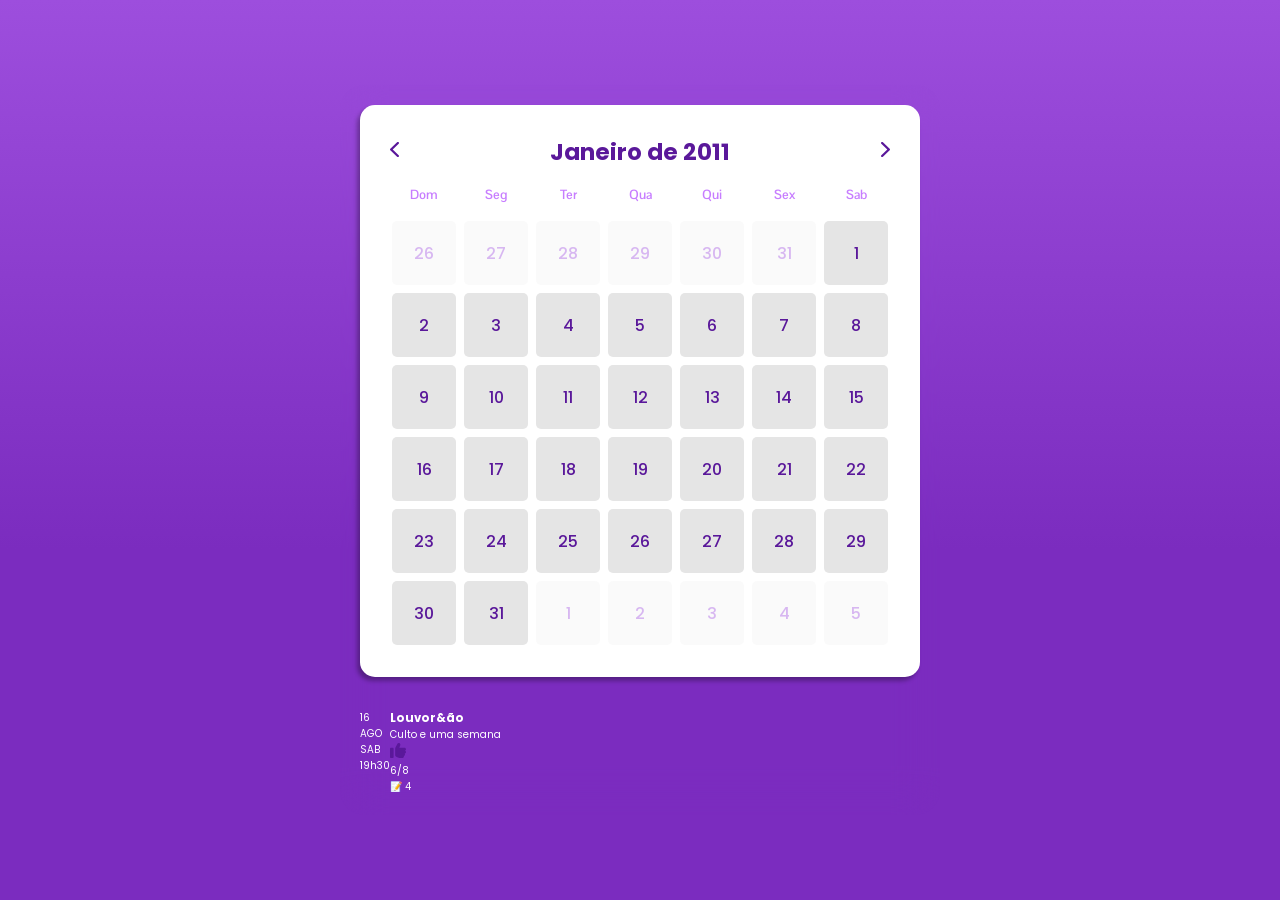
==== index.html @ faa3aa10 "Comecei a editar o event-datails" ====
<!DOCTYPE html>
<html lang="pt-BR">

<head>
    <meta charset="UTF-8">
    <meta name="viewport" content="width=device-width, initial-scale=1.0">
    <title>Calendário planning out</title>
    <link rel="preconnect" href="https://fonts.googleapis.com">
    <link rel="preconnect" href="https://fonts.gstatic.com" crossorigin>
    <link
        href="https://fonts.googleapis.com/css2?family=Pontano+Sans:wght@300..700&family=Poppins:ital,wght@0,100;0,200;0,300;0,400;0,500;0,600;0,700;0,800;0,900;1,100;1,200;1,300;1,400;1,500;1,600;1,700;1,800;1,900&display=swap"
        rel="stylesheet">
    <link rel="stylesheet" href="style.css">
</head>

<body>
    <div class="container">

        <!-- Calendar -->
        <div class="calendar-section">

            <div class="month-year">
                <button onclick="changeMonth(-1)">
                    <img id="nav-btn-left" src="icons/chevron-up-solid-full.svg" alt="backward month">
                </button>
                <h2 id="monthYear" onclick="openYearModal()">Agosto de 2025</h2>
                <button onclick="changeMonth(1)">
                    <img src="icons/chevron-up-solid-full.svg" alt="backward month">
                </button>
            </div>

            <div class="calendar-grid" id="calendar">
                <!-- Calendar will be generated by JavaScript -->
            </div>
        </div>

        <!-- Event Details -->
        <!-- <div class="event-details" id="eventDetails">
            <div class="event-date">
                <div class="date-box">
                    <div class="date-day" id="eventDay">16</div>
                    <div class="date-month" id="eventMonth">AGO</div>
                </div>
                <div class="event-info">
                    <h3 id="eventTitle">Louvor&ão</h3>
                    <div class="event-subtitle" id="eventSubtitle">Culto e uma semana</div>
                </div>
            </div>
            <div class="event-actions">
                <button class="action-btn">👍 6/1</button>
                <button class="action-btn">📝 4</button>
            </div>
        </div> -->

        <div class="event-details" id="eventDetails">
            <div class="event-date">
                <div class="date-day" id="eventDay">16</div>
                <div class="date-month" id="eventMonth">AGO</div>
                <div class="date-week" id="dateWeek">SAB</div> <!-- Criar logica no JS -->
                <div class="date-hour" id="eventHour">19h30</div> <!-- Criar logica no JS -->
            </div>
            <div class="event-description">
                <h3 class="event-title">Louvor&ão</h3>
                <div class="event-subtitle">Culto e uma semana</div>
                <div class="event-icons">
                    <!-- PAREI AQUIIIIIIIIIIIIIIIIIIIIIIIIIIIIIIIIIIIIIIIIIIIIIIIIIIIIIIIIIIIIIIIIIIIIIIIIIIIIIIIIIIIIIIIIIIIIIIII -->
                    <div class="event-presence">
                        <img class="presence-thumbs-up" src="icons/thumbs-up-solid-full-1.svg" alt="Thumbs Up">
                        <div class="presence-info">6/8</div>
                    </div>

                </div>
                <div class="action-btn">📝 4</div>
            </div>
        </div>
    </div>

    <!-- Year Selection Modal -->
    <div class="modal-overlay" id="yearModal">
        <div class="year-modal">
            <div class="modal-header">
                <div class="modal-title"> Selecione o ano: </div>
            </div>

            <div class="year-grid" id="yearGrid">
                <!-- Years will be generated by JavaScript -->
            </div>

            <div class="modal-actions">
                <button class="modal-btn cancel" onclick="closeYearModal()">Cancelar</button>
                <button class="modal-btn confirm" onclick="confirmYearSelection()">Confirmar</button>
            </div>
        </div>
    </div>

    <script src="script.js"></script>
</body>

</html>
---- style.css ----
@charset "UTF-8";

* {
    margin: 0;
    padding: 0;
    box-sizing: border-box;
    font-family: "Poppins", sans-serif;
}

/*---------------------------------------
  CUSTOM PROPERTIES ( VARIABLES )             
-----------------------------------------*/

:root {
    --white: #FFFFFF;
    --black: #000000;

    --background-things: #E5E5E5;

    --primary-400: #9D4EDD;
    --primary-500: #7B2CBF;
    --primary-600: #5A189A;
    --primary-700: #3C096C;

    --secondary-300: #F1DFFF;
    --secondary-400: #E6BDFE;
    --secondary-500: #C77DFF;

    --gradient-primary: linear-gradient(to bottom, #9D4EDD 0%, #7B2CBF 61%, #7B2CBF 100%);
    --box_shadow_default: -0.3rem 0.4rem 0.4rem rgba(0, 0, 0, 0.3);
}

html {
    font-size: 62.5%;
    /* 1rem = 10px */
}

body {
    /* centralização dos objetos para teste */
    margin: 0;
    min-height: 100vh;
    display: flex;
    align-items: center;
    justify-content: center;

    background: var(--gradient-primary);
    min-height: 100vh;
    color: var(--white);
}

.container {
    width: 100%;
    /* verificar o tamanho que isso deve ter no futuro para responsividade */
    max-width: 60rem;
    margin: 0 auto;
    backdrop-filter: blur(2rem);
    border-radius: 2.5rem;
    padding: 2rem;
    /* TIRA PARA VER O CONTAINER 
    background: rgba(255, 255, 255, 0.1);
    box-shadow: 0 2rem 4rem rgba(0, 0, 0, 0.3); */
}

.calendar-section {
    background: var(--white);
    border-radius: 1.5rem;
    padding: 3rem;
    margin-bottom: 3.3rem;
    box-shadow: var(--box_shadow_default)
}

button {
    background: none;
    border: none;
    cursor: pointer;
    user-select: none;
}

#nav-btn-left {
    transform: rotate(180deg);
}

.month-year {
    display: flex;
    align-items: center;
    justify-content: space-between;
    width: 100%;
}

.month-year h2 {
    color: var(--primary-600);
    cursor: pointer;
    transition: color 0.2s;
    font-size: 2.3rem;
    font-weight: bold;
}

.month-year h2:hover {
    color: var(--primary-400);
}

/* Year Selection Modal */
.modal-overlay {
    position: fixed;
    top: 0;
    left: 0;
    right: 0;
    bottom: 0;
    background: rgba(0, 0, 0, 0.5);
    display: flex;
    align-items: center;
    justify-content: center;
    z-index: 1000;
    opacity: 0;
    visibility: hidden;
    transition: all 0.3s ease;
}

.modal-overlay.active {
    opacity: 1;
    visibility: visible;
}

.year-modal {
    background: var(--white);
    border-radius: 1.5rem;
    padding: 3rem;
    max-width: 40rem;
    width: 90%;
    overflow-y: auto;
    box-shadow: var(--box_shadow_default);
    transform: scale(0.8);
    transition: transform 0.3s ease;
}

.modal-overlay.active .year-modal {
    transform: scale(1);
}

.modal-header {
    text-align: center;
    margin-bottom: 1rem;
}

.modal-title {
    color: var(--primary-600);
    font-size: 2rem;
    font-weight: bold;
}

.year-grid {
    display: grid;
    grid-template-columns: repeat(4, 1fr);
    gap: 0.8rem;
    margin-bottom: 1.8rem;
    max-height: 40rem;
    overflow-y: auto;
    padding: 1rem;
    border-radius: 1.2rem;
}

.year-grid::-webkit-scrollbar {
    width: 0.6rem;
}

.year-grid::-webkit-scrollbar-track {
    background: var(--secondary-300);
    border-radius: 0.3rem;
}

.year-grid::-webkit-scrollbar-thumb {
    background: var(--secondary-400);
    border-radius: 0.3rem;
}

.year-grid::-webkit-scrollbar-thumb:hover {
    background: var(--secondary-500);
}

.year-item {
    padding: 1.2rem 0.8rem;
    text-align: center;
    border-radius: 0.8rem;
    background: var(--background-things);
    color: var(--black);
    cursor: pointer;
    font-weight: 500;
    font-size: 1.4rem;
    transition: all 0.2s ease;
}

.year-item:hover {
    background: var(--secondary-400);
}

.year-item.current {
    background: var(--secondary-400);
}

.year-item.selected {
    background: var(--primary-600);
    color: var(--white);
}

.modal-actions {
    display: flex;
    gap: 1.2rem;
    justify-content: flex-end;
}

.modal-btn {
    padding: 1rem 2rem;
    border: none;
    border-radius: 0.8rem;
    cursor: pointer;
    font-weight: 600;
    transition: all 0.2s ease;
}

.modal-btn.cancel {
    background: var(--background-things);
    color: var(--black);
}

.modal-btn.cancel:hover {
    background: var(--secondary-400);
}

.modal-btn.confirm {
    background: var(--primary-600);
    color: var(--white);
}

.modal-btn.confirm:hover {
    background: var(--primary-400);
}

.calendar-grid {
    display: grid;
    grid-template-columns: repeat(7, 1fr);
    gap: 0.4rem;
    margin-top: 0.5rem;
}

.day-header {
    text-align: center;
    font-family: 'Pontano Sans', sans-serif;
    font-size: 1.3rem;
    font-weight: bold;
    color: var(--secondary-500);
    padding: 1.2rem 0;
}

.day {
    aspect-ratio: 1;
    display: flex;
    align-items: center;
    justify-content: center;
    border-radius: 0.5rem;
    cursor: pointer;
    font-weight: 500;
    font-size: 1.6rem;
    transition: all 0.2s ease;
    position: relative;
    background: var(--background-things);
    color: var(--primary-600);
    margin: 0.2rem;
}

.day.today,
.day:hover {
    background: var(--secondary-400);
}

.day.has-event {
    background: var(--primary-600);
    color: #FFFFFF;
}

.day.has-event:hover {
    background: var(--primary-400);
}

/* PRIORIDADE: Selected sempre sobrepõe has-event */
.day.selected {
    background: var(--secondary-400) !important;
    color: var(--primary-600);
}

.day.selected:hover {
    background: var(--secondary-300) !important;
}

.day.empty {
    background: transparent;
    cursor: default;
}

.day.empty:hover {
    transform: none;
    background: transparent;
}

.day.other-month {
    opacity: 0.4;
    color: var(--primary-400);
    background: rgba(229, 229, 229, 0.5);
}

.day.other-month:hover {
    opacity: 0.7;
    background: rgba(157, 78, 221, 0.3);
}

.day.other-month.has-event {
    background: rgba(90, 24, 154, 0.6);
    color: rgba(255, 255, 255, 0.8);
}

.day.other-month.has-event:hover {
    background: rgba(90, 24, 154, 0.8);
    color: rgba(255, 255, 255, 0.9);
}

/* Selected para dias de outros meses também tem prioridade */
.day.other-month.selected {
    background: var(--secondary-400) !important;
    opacity: 0.7;
}

.event-details {
    display: flex;
}

/* .event-date {
    display: flex;
    align-items: center;
    gap: 1.5rem;
    margin-bottom: 1.5rem;
} */

/* .date-box {
    background: rgba(255, 255, 255, 0.2);
    border-radius: 1.2rem;
    padding: 1.2rem;
    text-align: center;
    min-width: 6rem;
} */

/* .date-day {
    font-size: 2.4rem;
    font-weight: bold;
    line-height: 1;
} */

/* .date-month {
    font-size: 1.2rem;
    opacity: 0.9;
    text-transform: uppercase;
} */

/* .event-info h3 {
    font-size: 1.8rem;
    margin-bottom: 0.5rem;
    font-weight: 600;
} */

/* .event-subtitle {
    opacity: 0.8;
    font-size: 1.4rem;
} */
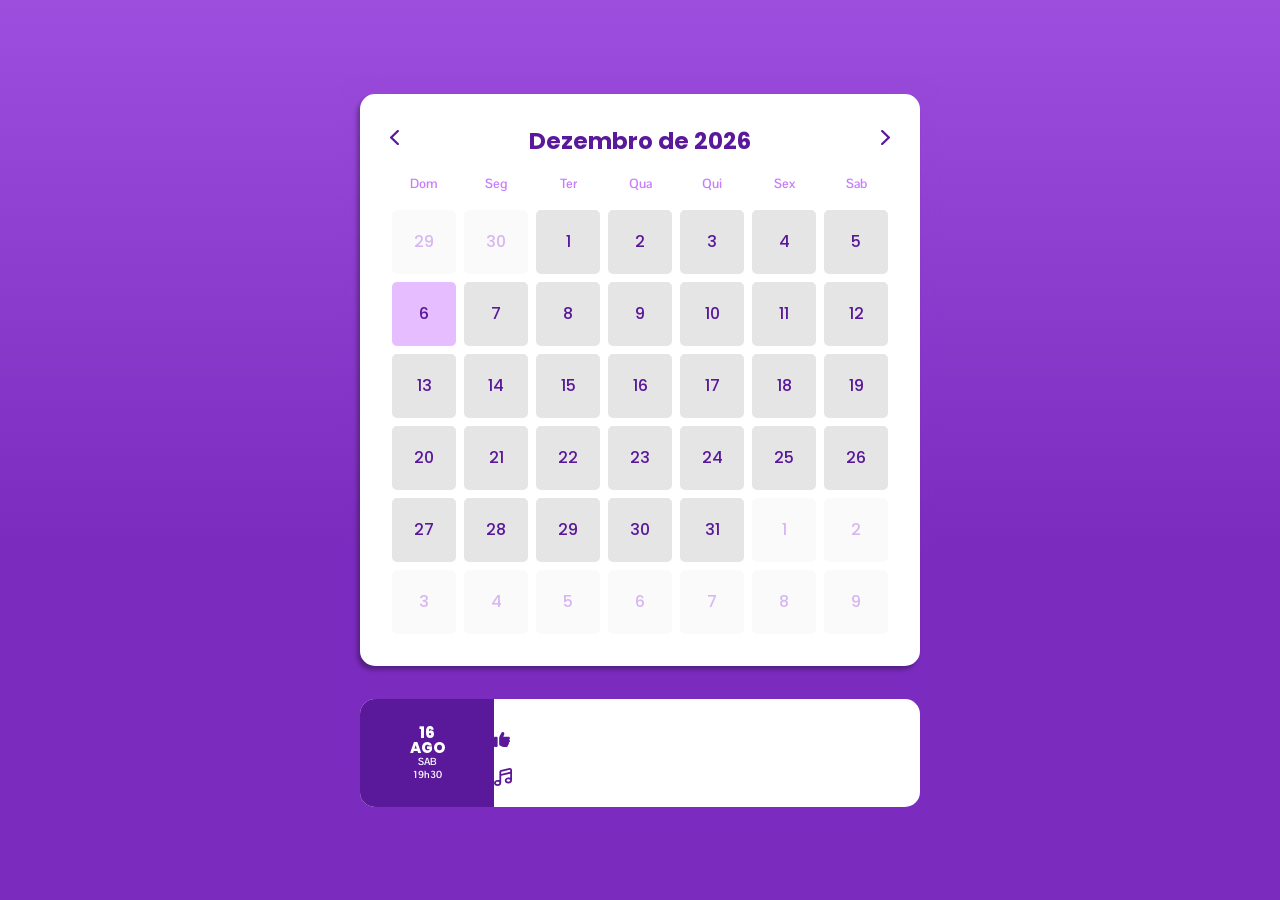
==== commit 81caf5fa: "Editando o css do evento" ====
--- a/index.html
+++ b/index.html
@@ -52,25 +52,26 @@
             </div>
         </div> -->
 
-        <div class="event-details" id="eventDetails">
+        <div class="event-details">
             <div class="event-date">
-                <div class="date-day" id="eventDay">16</div>
-                <div class="date-month" id="eventMonth">AGO</div>
-                <div class="date-week" id="dateWeek">SAB</div> <!-- Criar logica no JS -->
-                <div class="date-hour" id="eventHour">19h30</div> <!-- Criar logica no JS -->
+                <div class="date-day">16</div>
+                <div class="date-month">AGO</div>
+                <div class="date-week">SAB</div> <!-- Criar logica no JS -->
+                <div class="date-hour">19h30</div> <!-- Criar logica no JS -->
             </div>
             <div class="event-description">
                 <h3 class="event-title">Louvor&ão</h3>
                 <div class="event-subtitle">Culto e uma semana</div>
                 <div class="event-icons">
-                    <!-- PAREI AQUIIIIIIIIIIIIIIIIIIIIIIIIIIIIIIIIIIIIIIIIIIIIIIIIIIIIIIIIIIIIIIIIIIIIIIIIIIIIIIIIIIIIIIIIIIIIIIII -->
                     <div class="event-presence">
-                        <img class="presence-thumbs-up" src="icons/thumbs-up-solid-full-1.svg" alt="Thumbs Up">
+                        <img class="presence-icon-thumbs-up" src="icons/thumbs-up-solid-full-1.svg" alt="Thumbs Up">
                         <div class="presence-info">6/8</div>
                     </div>
-
+                    <div class="event-songs">
+                        <img class="song-icon" src="icons/music.svg" alt="musical note">
+                        <div class="song-number">4</div>
+                    </div>
                 </div>
-                <div class="action-btn">📝 4</div>
             </div>
         </div>
     </div>
--- a/style.css
+++ b/style.css
@@ -368,4 +368,37 @@
 /* .event-subtitle {
     opacity: 0.8;
     font-size: 1.4rem;
-} */+} */
+
+.event-details {
+    background-color: var(--white);
+    border-radius: 15px;
+}
+
+.event-date {
+    display: flex;
+    flex-direction: column;
+    justify-content: center;
+    align-items: center;
+    background-color: var(--primary-600);
+    border-radius: 15px 0 0 15px;
+    width: 4.4375rem;
+    padding-inline: 12%;
+}
+
+.date-day,
+.date-month {
+    color: var(--white);
+    text-align: center;
+    font-size: 1.5rem;
+    font-weight: 800;
+    line-height: 100.028%;
+}
+
+.date-week,
+.date-hour {
+    color: var(--white);
+    font-family: "Pontano Sans";
+    font-size: 1rem;
+    font-weight: 700;
+}
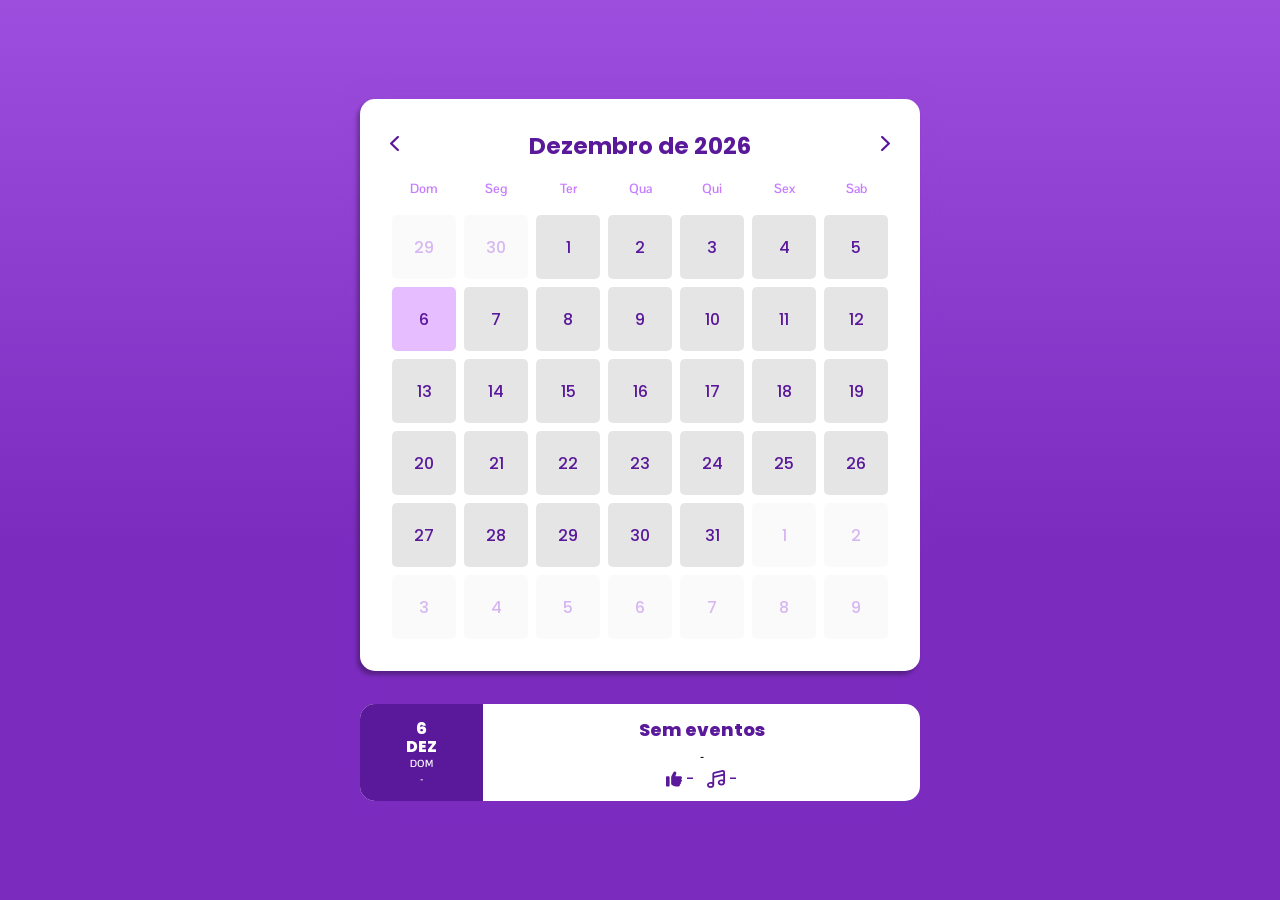
==== commit 8f300e16: "Comecei a fazer a logica para atualizar o event-description" ====
--- a/index.html
+++ b/index.html
@@ -2,30 +2,28 @@
 <html lang="pt-BR">
 
 <head>
-    <meta charset="UTF-8">
-    <meta name="viewport" content="width=device-width, initial-scale=1.0">
+    <meta charset="UTF-8" />
+    <meta name="viewport" content="width=device-width, initial-scale=1.0" />
     <title>Calendário planning out</title>
-    <link rel="preconnect" href="https://fonts.googleapis.com">
-    <link rel="preconnect" href="https://fonts.gstatic.com" crossorigin>
+    <link rel="preconnect" href="https://fonts.googleapis.com" />
+    <link rel="preconnect" href="https://fonts.gstatic.com" crossorigin />
     <link
         href="https://fonts.googleapis.com/css2?family=Pontano+Sans:wght@300..700&family=Poppins:ital,wght@0,100;0,200;0,300;0,400;0,500;0,600;0,700;0,800;0,900;1,100;1,200;1,300;1,400;1,500;1,600;1,700;1,800;1,900&display=swap"
-        rel="stylesheet">
-    <link rel="stylesheet" href="style.css">
+        rel="stylesheet" />
+    <link rel="stylesheet" href="style.css" />
 </head>
 
 <body>
     <div class="container">
-
         <!-- Calendar -->
         <div class="calendar-section">
-
             <div class="month-year">
                 <button onclick="changeMonth(-1)">
-                    <img id="nav-btn-left" src="icons/chevron-up-solid-full.svg" alt="backward month">
+                    <img id="nav-btn-left" src="icons/chevron-up-solid-full.svg" alt="backward month" />
                 </button>
                 <h2 id="monthYear" onclick="openYearModal()">Agosto de 2025</h2>
                 <button onclick="changeMonth(1)">
-                    <img src="icons/chevron-up-solid-full.svg" alt="backward month">
+                    <img src="icons/chevron-up-solid-full.svg" alt="backward month" />
                 </button>
             </div>
 
@@ -54,22 +52,22 @@
 
         <div class="event-details">
             <div class="event-date">
-                <div class="date-day">16</div>
-                <div class="date-month">AGO</div>
-                <div class="date-week">SAB</div> <!-- Criar logica no JS -->
-                <div class="date-hour">19h30</div> <!-- Criar logica no JS -->
+                <div class="date-day"><!--16--></div>
+                <div class="date-month"><!--AGO--></div>
+                <div class="date-week"><!--SAB--></div>
+                <div class="date-hour"><!--19h30--></div>
             </div>
             <div class="event-description">
-                <h3 class="event-title">Louvor&ão</h3>
-                <div class="event-subtitle">Culto e uma semana</div>
+                <h3 class="event-title"><!--Louvorzão --></h3>
+                <div class="event-subtitle"><!--Culto e uma semana--></div>
                 <div class="event-icons">
                     <div class="event-presence">
-                        <img class="presence-icon-thumbs-up" src="icons/thumbs-up-solid-full-1.svg" alt="Thumbs Up">
-                        <div class="presence-info">6/8</div>
+                        <img class="presence-icon" src="icons/thumbs-up-solid-full-1.svg" alt="Thumbs Up" />
+                        <div class="presence-info"><!--6/8--></div>
                     </div>
                     <div class="event-songs">
-                        <img class="song-icon" src="icons/music.svg" alt="musical note">
-                        <div class="song-number">4</div>
+                        <img class="song-icon" src="icons/music.svg" alt="musical note" />
+                        <div class="song-number"><!--4--></div>
                     </div>
                 </div>
             </div>
@@ -80,7 +78,7 @@
     <div class="modal-overlay" id="yearModal">
         <div class="year-modal">
             <div class="modal-header">
-                <div class="modal-title"> Selecione o ano: </div>
+                <div class="modal-title">Selecione o ano:</div>
             </div>
 
             <div class="year-grid" id="yearGrid">
@@ -88,8 +86,12 @@
             </div>
 
             <div class="modal-actions">
-                <button class="modal-btn cancel" onclick="closeYearModal()">Cancelar</button>
-                <button class="modal-btn confirm" onclick="confirmYearSelection()">Confirmar</button>
+                <button class="modal-btn cancel" onclick="closeYearModal()">
+                    Cancelar
+                </button>
+                <button class="modal-btn confirm" onclick="confirmYearSelection()">
+                    Confirmar
+                </button>
             </div>
         </div>
     </div>
--- a/style.css
+++ b/style.css
@@ -12,21 +12,24 @@
 -----------------------------------------*/
 
 :root {
-    --white: #FFFFFF;
+    --white: #ffffff;
     --black: #000000;
 
-    --background-things: #E5E5E5;
-
-    --primary-400: #9D4EDD;
-    --primary-500: #7B2CBF;
-    --primary-600: #5A189A;
-    --primary-700: #3C096C;
-
-    --secondary-300: #F1DFFF;
-    --secondary-400: #E6BDFE;
-    --secondary-500: #C77DFF;
-
-    --gradient-primary: linear-gradient(to bottom, #9D4EDD 0%, #7B2CBF 61%, #7B2CBF 100%);
+    --background-things: #e5e5e5;
+
+    --primary-400: #9d4edd;
+    --primary-500: #7b2cbf;
+    --primary-600: #5a189a;
+    --primary-700: #3c096c;
+
+    --secondary-300: #f1dfff;
+    --secondary-400: #e6bdfe;
+    --secondary-500: #c77dff;
+
+    --gradient-primary: linear-gradient(to bottom,
+            #9d4edd 0%,
+            #7b2cbf 61%,
+            #7b2cbf 100%);
     --box_shadow_default: -0.3rem 0.4rem 0.4rem rgba(0, 0, 0, 0.3);
 }
 
@@ -66,7 +69,7 @@
     border-radius: 1.5rem;
     padding: 3rem;
     margin-bottom: 3.3rem;
-    box-shadow: var(--box_shadow_default)
+    box-shadow: var(--box_shadow_default);
 }
 
 button {
@@ -244,7 +247,7 @@
 
 .day-header {
     text-align: center;
-    font-family: 'Pontano Sans', sans-serif;
+    font-family: "Pontano Sans", sans-serif;
     font-size: 1.3rem;
     font-weight: bold;
     color: var(--secondary-500);
@@ -274,7 +277,7 @@
 
 .day.has-event {
     background: var(--primary-600);
-    color: #FFFFFF;
+    color: #ffffff;
 }
 
 .day.has-event:hover {
@@ -373,6 +376,9 @@
 .event-details {
     background-color: var(--white);
     border-radius: 15px;
+    width: 100%;
+    display: flex;
+    flex: 1;
 }
 
 .event-date {
@@ -382,15 +388,16 @@
     align-items: center;
     background-color: var(--primary-600);
     border-radius: 15px 0 0 15px;
-    width: 4.4375rem;
-    padding-inline: 12%;
+    width: 7rem;
+    padding-inline: 11%;
+    gap: 0.2rem;
 }
 
 .date-day,
 .date-month {
     color: var(--white);
     text-align: center;
-    font-size: 1.5rem;
+    font-size: 1.6rem;
     font-weight: 800;
     line-height: 100.028%;
 }
@@ -401,4 +408,56 @@
     font-family: "Pontano Sans";
     font-size: 1rem;
     font-weight: 700;
+}
+
+.event-description {
+    display: flex;
+    flex-direction: column;
+    align-items: center;
+    flex: 1;
+    /* Adicionar isso */
+    padding: 1.2rem;
+    /* Adicionar isso para dar espaçamento interno */
+    gap: 0.5rem;
+}
+
+.event-title {
+    color: var(--primary-600);
+    text-align: center;
+    font-family: Poppins;
+    font-size: 1.8rem;
+    font-weight: 800;
+}
+
+.event-subtitle {
+    color: var(--black);
+    font-family: "Pontano Sans";
+    font-size: 1.2rem;
+    font-weight: 700;
+}
+
+.event-icons {
+    display: flex;
+    gap: 1.3rem;
+}
+
+.event-presence,
+.event-songs {
+    display: flex;
+    gap: 0.4rem;
+}
+
+.presence-icon {
+    width: 1.6rem;
+}
+
+.song-icon {
+    width: 1.8rem;
+}
+
+.presence-info,
+.song-number {
+    color: var(--primary-600);
+    font-weight: 600;
+    font-size: 1.3rem;
 }
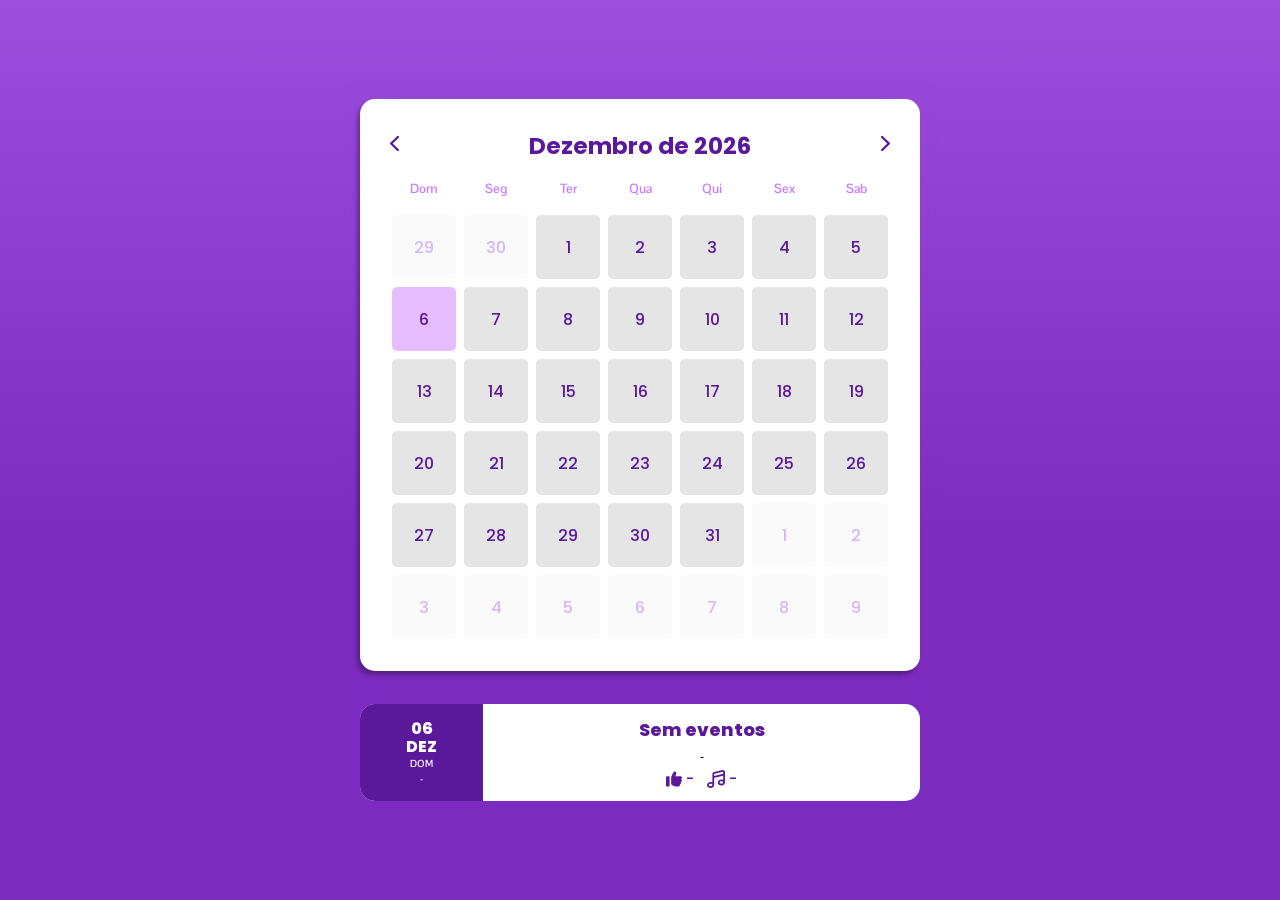
==== commit 32be6790: "Correção geral da lógica do event-datails" ====
--- a/index.html
+++ b/index.html
@@ -5,6 +5,7 @@
     <meta charset="UTF-8" />
     <meta name="viewport" content="width=device-width, initial-scale=1.0" />
     <title>Calendário planning out</title>
+    <link rel="icon" type="image/png" href="icons/Logo planning out/Group 2.png" />
     <link rel="preconnect" href="https://fonts.googleapis.com" />
     <link rel="preconnect" href="https://fonts.gstatic.com" crossorigin />
     <link
@@ -32,42 +33,24 @@
             </div>
         </div>
 
-        <!-- Event Details -->
-        <!-- <div class="event-details" id="eventDetails">
-            <div class="event-date">
-                <div class="date-box">
-                    <div class="date-day" id="eventDay">16</div>
-                    <div class="date-month" id="eventMonth">AGO</div>
-                </div>
-                <div class="event-info">
-                    <h3 id="eventTitle">Louvor&ão</h3>
-                    <div class="event-subtitle" id="eventSubtitle">Culto e uma semana</div>
-                </div>
-            </div>
-            <div class="event-actions">
-                <button class="action-btn">👍 6/1</button>
-                <button class="action-btn">📝 4</button>
-            </div>
-        </div> -->
-
         <div class="event-details">
             <div class="event-date">
-                <div class="date-day"><!--16--></div>
-                <div class="date-month"><!--AGO--></div>
-                <div class="date-week"><!--SAB--></div>
-                <div class="date-hour"><!--19h30--></div>
+                <div class="date-day"></div>
+                <div class="date-month"></div>
+                <div class="date-week"></div>
+                <div class="date-hour"></div>
             </div>
             <div class="event-description">
-                <h3 class="event-title"><!--Louvorzão --></h3>
-                <div class="event-subtitle"><!--Culto e uma semana--></div>
+                <h3 class="event-title"></h3>
+                <div class="event-subtitle"></div>
                 <div class="event-icons">
                     <div class="event-presence">
                         <img class="presence-icon" src="icons/thumbs-up-solid-full-1.svg" alt="Thumbs Up" />
-                        <div class="presence-info"><!--6/8--></div>
+                        <div class="presence-info"></div>
                     </div>
                     <div class="event-songs">
                         <img class="song-icon" src="icons/music.svg" alt="musical note" />
-                        <div class="song-number"><!--4--></div>
+                        <div class="song-number"></div>
                     </div>
                 </div>
             </div>
--- a/style.css
+++ b/style.css
@@ -335,44 +335,6 @@
     display: flex;
 }
 
-/* .event-date {
-    display: flex;
-    align-items: center;
-    gap: 1.5rem;
-    margin-bottom: 1.5rem;
-} */
-
-/* .date-box {
-    background: rgba(255, 255, 255, 0.2);
-    border-radius: 1.2rem;
-    padding: 1.2rem;
-    text-align: center;
-    min-width: 6rem;
-} */
-
-/* .date-day {
-    font-size: 2.4rem;
-    font-weight: bold;
-    line-height: 1;
-} */
-
-/* .date-month {
-    font-size: 1.2rem;
-    opacity: 0.9;
-    text-transform: uppercase;
-} */
-
-/* .event-info h3 {
-    font-size: 1.8rem;
-    margin-bottom: 0.5rem;
-    font-weight: 600;
-} */
-
-/* .event-subtitle {
-    opacity: 0.8;
-    font-size: 1.4rem;
-} */
-
 .event-details {
     background-color: var(--white);
     border-radius: 15px;
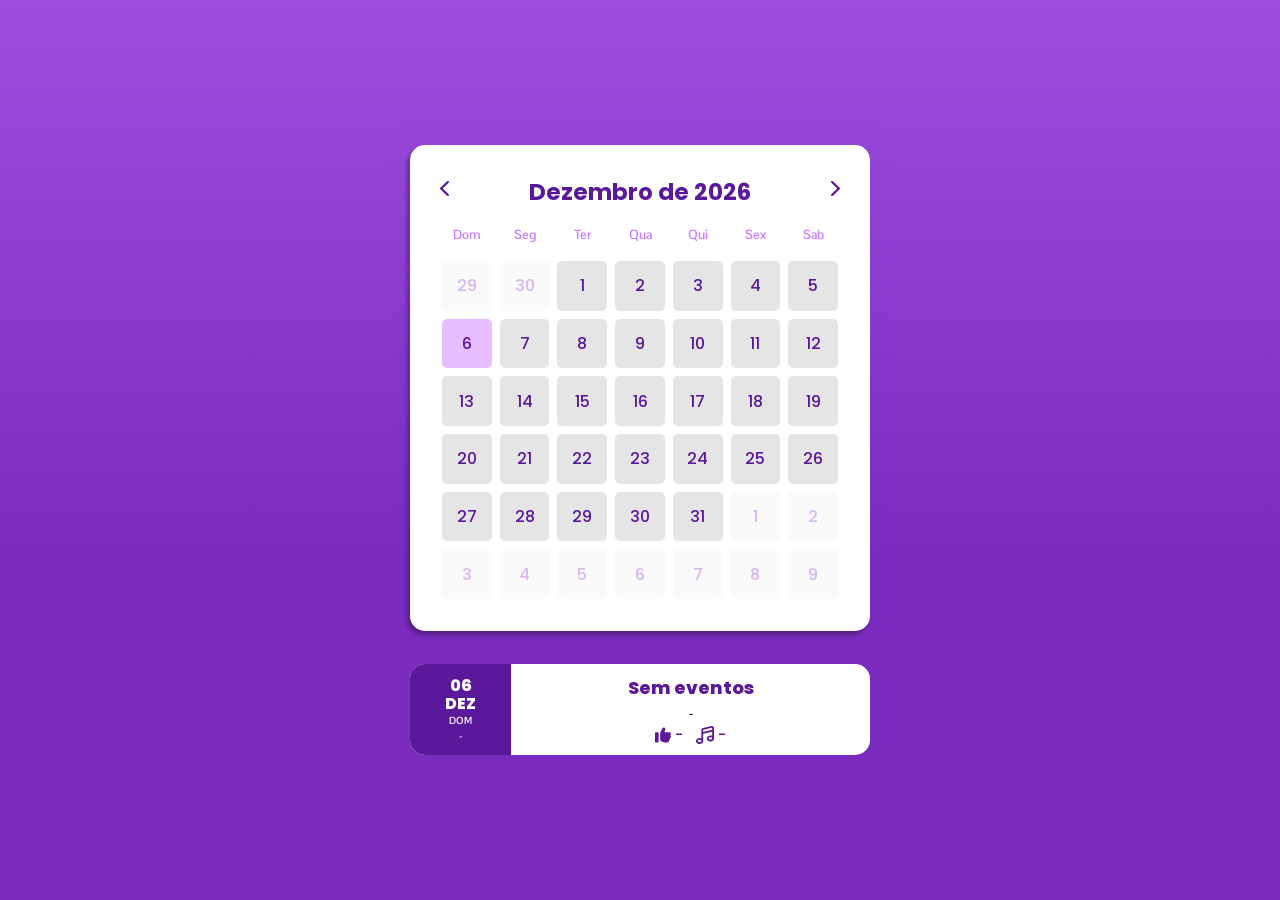
==== commit d4ef3dff: "Mudança na nomeação das classes card" ====
--- a/index.html
+++ b/index.html
@@ -5,7 +5,7 @@
     <meta charset="UTF-8" />
     <meta name="viewport" content="width=device-width, initial-scale=1.0" />
     <title>Calendário planning out</title>
-    <link rel="icon" type="image/png" href="icons/Logo planning out/Group 2.png" />
+    <link rel="icon" type="image/png" href="icons/Planning-out-logo-page.png" />
     <link rel="preconnect" href="https://fonts.googleapis.com" />
     <link rel="preconnect" href="https://fonts.gstatic.com" crossorigin />
     <link
@@ -33,24 +33,24 @@
             </div>
         </div>
 
-        <div class="event-details">
-            <div class="event-date">
-                <div class="date-day"></div>
-                <div class="date-month"></div>
-                <div class="date-week"></div>
-                <div class="date-hour"></div>
+        <div class="card-details">
+            <div class="card-date">
+                <div class="card-date-day"></div>
+                <div class="card-date-month"></div>
+                <div class="card-date-week"></div>
+                <div class="card-date-hour"></div>
             </div>
-            <div class="event-description">
-                <h3 class="event-title"></h3>
-                <div class="event-subtitle"></div>
-                <div class="event-icons">
-                    <div class="event-presence">
-                        <img class="presence-icon" src="icons/thumbs-up-solid-full-1.svg" alt="Thumbs Up" />
-                        <div class="presence-info"></div>
+            <div class="card-description">
+                <h3 class="card-title"></h3>
+                <div class="card-subtittle"></div>
+                <div class="card-icons">
+                    <div class="card-presence">
+                        <img class="card-presence-icon" src="icons/thumbs-up-solid-full-1.svg" alt="Thumbs Up" />
+                        <div class="card-presence-info"></div>
                     </div>
-                    <div class="event-songs">
-                        <img class="song-icon" src="icons/music.svg" alt="musical note" />
-                        <div class="song-number"></div>
+                    <div class="card-songs">
+                        <img class="card-song-icon" src="icons/music.svg" alt="musical note" />
+                        <div class="card-song-number"></div>
                     </div>
                 </div>
             </div>
--- a/style.css
+++ b/style.css
@@ -54,14 +54,11 @@
 .container {
     width: 100%;
     /* verificar o tamanho que isso deve ter no futuro para responsividade */
-    max-width: 60rem;
+    max-width: 50rem;
     margin: 0 auto;
     backdrop-filter: blur(2rem);
     border-radius: 2.5rem;
     padding: 2rem;
-    /* TIRA PARA VER O CONTAINER 
-    background: rgba(255, 255, 255, 0.1);
-    box-shadow: 0 2rem 4rem rgba(0, 0, 0, 0.3); */
 }
 
 .calendar-section {
@@ -102,7 +99,6 @@
     color: var(--primary-400);
 }
 
-/* Year Selection Modal */
 .modal-overlay {
     position: fixed;
     top: 0;
@@ -270,7 +266,6 @@
     margin: 0.2rem;
 }
 
-.day.today,
 .day:hover {
     background: var(--secondary-400);
 }
@@ -284,8 +279,8 @@
     background: var(--primary-400);
 }
 
-/* PRIORIDADE: Selected sempre sobrepõe has-event */
-.day.selected {
+.day.selected,
+.day.today {
     background: var(--secondary-400) !important;
     color: var(--primary-600);
 }
@@ -325,17 +320,12 @@
     color: rgba(255, 255, 255, 0.9);
 }
 
-/* Selected para dias de outros meses também tem prioridade */
 .day.other-month.selected {
     background: var(--secondary-400) !important;
     opacity: 0.7;
 }
 
-.event-details {
-    display: flex;
-}
-
-.event-details {
+.card-details {
     background-color: var(--white);
     border-radius: 15px;
     width: 100%;
@@ -343,7 +333,7 @@
     flex: 1;
 }
 
-.event-date {
+.card-date {
     display: flex;
     flex-direction: column;
     justify-content: center;
@@ -355,8 +345,8 @@
     gap: 0.2rem;
 }
 
-.date-day,
-.date-month {
+.card-date-day,
+.card-date-month {
     color: var(--white);
     text-align: center;
     font-size: 1.6rem;
@@ -364,26 +354,24 @@
     line-height: 100.028%;
 }
 
-.date-week,
-.date-hour {
+.card-date-week,
+.card-date-hour {
     color: var(--white);
     font-family: "Pontano Sans";
     font-size: 1rem;
     font-weight: 700;
 }
 
-.event-description {
+.card-description {
     display: flex;
     flex-direction: column;
     align-items: center;
     flex: 1;
-    /* Adicionar isso */
-    padding: 1.2rem;
-    /* Adicionar isso para dar espaçamento interno */
-    gap: 0.5rem;
-}
-
-.event-title {
+    padding: 1rem;
+    gap: 0.4rem;
+}
+
+.card-title {
     color: var(--primary-600);
     text-align: center;
     font-family: Poppins;
@@ -391,34 +379,34 @@
     font-weight: 800;
 }
 
-.event-subtitle {
+.card-subtittle {
     color: var(--black);
     font-family: "Pontano Sans";
     font-size: 1.2rem;
     font-weight: 700;
 }
 
-.event-icons {
+.card-icons {
     display: flex;
     gap: 1.3rem;
 }
 
-.event-presence,
-.event-songs {
+.card-presence,
+.card-songs {
     display: flex;
     gap: 0.4rem;
 }
 
-.presence-icon {
+.card-presence-icon {
     width: 1.6rem;
 }
 
-.song-icon {
+.card-song-icon {
     width: 1.8rem;
 }
 
-.presence-info,
-.song-number {
+.card-presence-info,
+.card-song-number {
     color: var(--primary-600);
     font-weight: 600;
     font-size: 1.3rem;
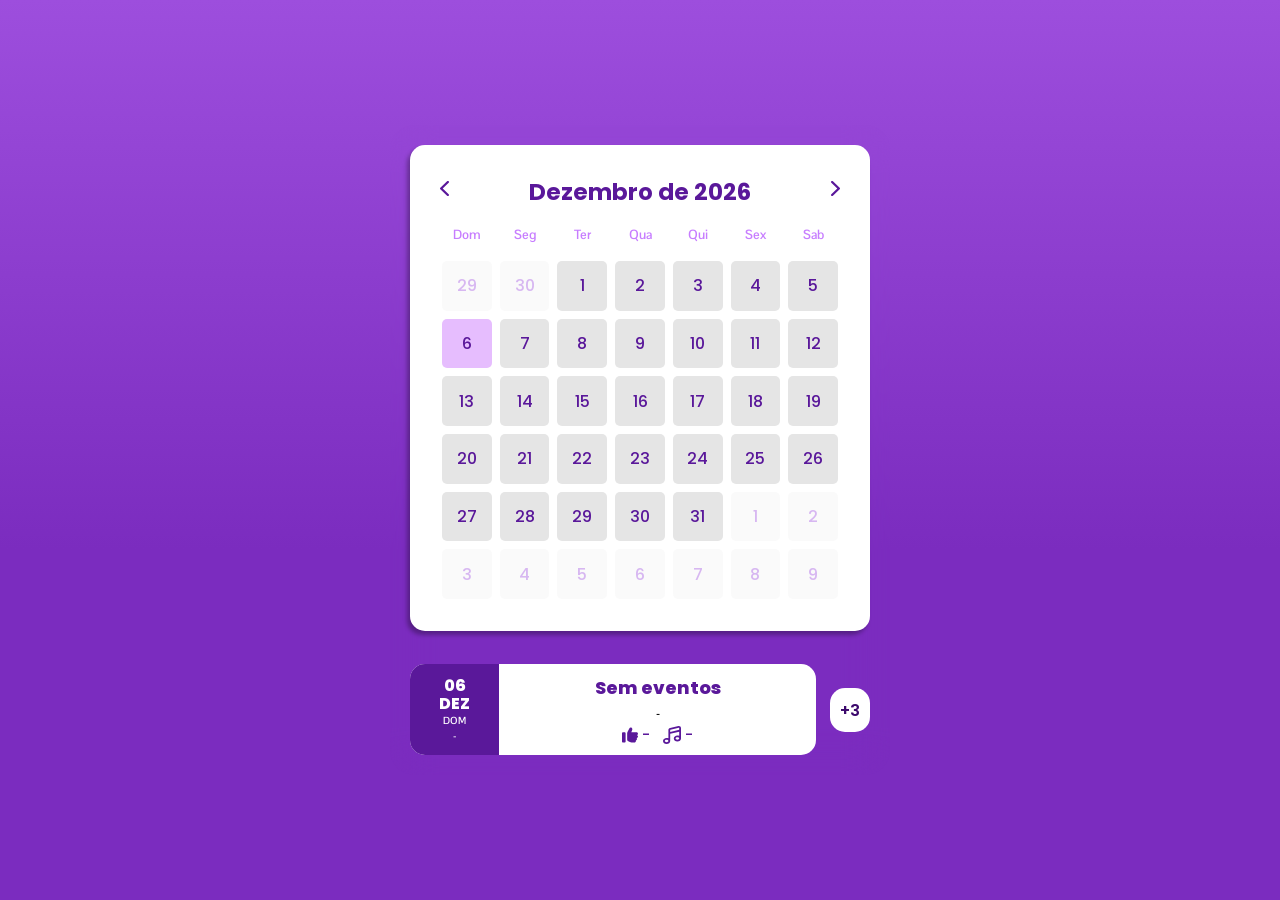
==== commit ab467ce3: "Adição do broche com o +3 no card do evento" ====
--- a/index.html
+++ b/index.html
@@ -33,28 +33,36 @@
             </div>
         </div>
 
-        <div class="card-details">
-            <div class="card-date">
-                <div class="card-date-day"></div>
-                <div class="card-date-month"></div>
-                <div class="card-date-week"></div>
-                <div class="card-date-hour"></div>
-            </div>
-            <div class="card-description">
-                <h3 class="card-title"></h3>
-                <div class="card-subtittle"></div>
-                <div class="card-icons">
-                    <div class="card-presence">
-                        <img class="card-presence-icon" src="icons/thumbs-up-solid-full-1.svg" alt="Thumbs Up" />
-                        <div class="card-presence-info"></div>
-                    </div>
-                    <div class="card-songs">
-                        <img class="card-song-icon" src="icons/music.svg" alt="musical note" />
-                        <div class="card-song-number"></div>
+        <div class="card-and-bagde">
+
+            <div class="card">
+                <div class="card-aside">
+                    <div class="card-aside-day"></div>
+                    <div class="card-aside-month"></div>
+                    <div class="card-aside-week"></div>
+                    <div class="card-aside-hour"></div>
+                </div>
+                <div class="card-content">
+                    <h3 class="card-content-title"></h3>
+                    <div class="card-content-subtittle"></div>
+                    <div class="card-content-icons">
+                        <div class="card-content-presence">
+                            <img class="card-content-presence-icon" src="icons/thumbs-up-solid-full-1.svg"
+                                alt="Thumbs Up" />
+                            <div class="card-content-presence-info"></div>
+                        </div>
+                        <div class="card-content-songs">
+                            <img class="card-content-songs-icon" src="icons/music.svg" alt="musical note" />
+                            <div class="card-content-songs-number"></div>
+                        </div>
                     </div>
                 </div>
             </div>
+
+            <span class="badge"> +3 </span>
+
         </div>
+
     </div>
 
     <!-- Year Selection Modal -->
--- a/style.css
+++ b/style.css
@@ -325,7 +325,14 @@
     opacity: 0.7;
 }
 
-.card-details {
+.card-and-bagde {
+    display: flex;
+    justify-content: center;
+    align-items: center;
+    gap: 1.4rem;
+}
+
+.card {
     background-color: var(--white);
     border-radius: 15px;
     width: 100%;
@@ -333,7 +340,7 @@
     flex: 1;
 }
 
-.card-date {
+.card-aside {
     display: flex;
     flex-direction: column;
     justify-content: center;
@@ -345,8 +352,8 @@
     gap: 0.2rem;
 }
 
-.card-date-day,
-.card-date-month {
+.card-aside-day,
+.card-aside-month {
     color: var(--white);
     text-align: center;
     font-size: 1.6rem;
@@ -354,15 +361,15 @@
     line-height: 100.028%;
 }
 
-.card-date-week,
-.card-date-hour {
+.card-aside-week,
+.card-aside-hour {
     color: var(--white);
     font-family: "Pontano Sans";
     font-size: 1rem;
     font-weight: 700;
 }
 
-.card-description {
+.card-content {
     display: flex;
     flex-direction: column;
     align-items: center;
@@ -371,7 +378,7 @@
     gap: 0.4rem;
 }
 
-.card-title {
+.card-content-title {
     color: var(--primary-600);
     text-align: center;
     font-family: Poppins;
@@ -379,35 +386,45 @@
     font-weight: 800;
 }
 
-.card-subtittle {
+.card-content-subtittle {
     color: var(--black);
     font-family: "Pontano Sans";
     font-size: 1.2rem;
     font-weight: 700;
 }
 
-.card-icons {
+.card-content-icons {
     display: flex;
     gap: 1.3rem;
 }
 
-.card-presence,
-.card-songs {
+.card-content-presence,
+.card-content-songs {
     display: flex;
     gap: 0.4rem;
 }
 
-.card-presence-icon {
+.card-content-presence-icon {
     width: 1.6rem;
 }
 
-.card-song-icon {
+.card-content-songs-icon {
     width: 1.8rem;
 }
 
-.card-presence-info,
-.card-song-number {
+.card-content-presence-info,
+.card-content-songs-number {
     color: var(--primary-600);
     font-weight: 600;
     font-size: 1.3rem;
+}
+
+.badge {
+    font-size: 1.6rem;
+    font-weight: 600;
+    color: var(--primary-700);
+    height: 4.4rem;
+    padding: 1rem;
+    border-radius: 1.5rem;
+    background-color: var(--white);
 }
